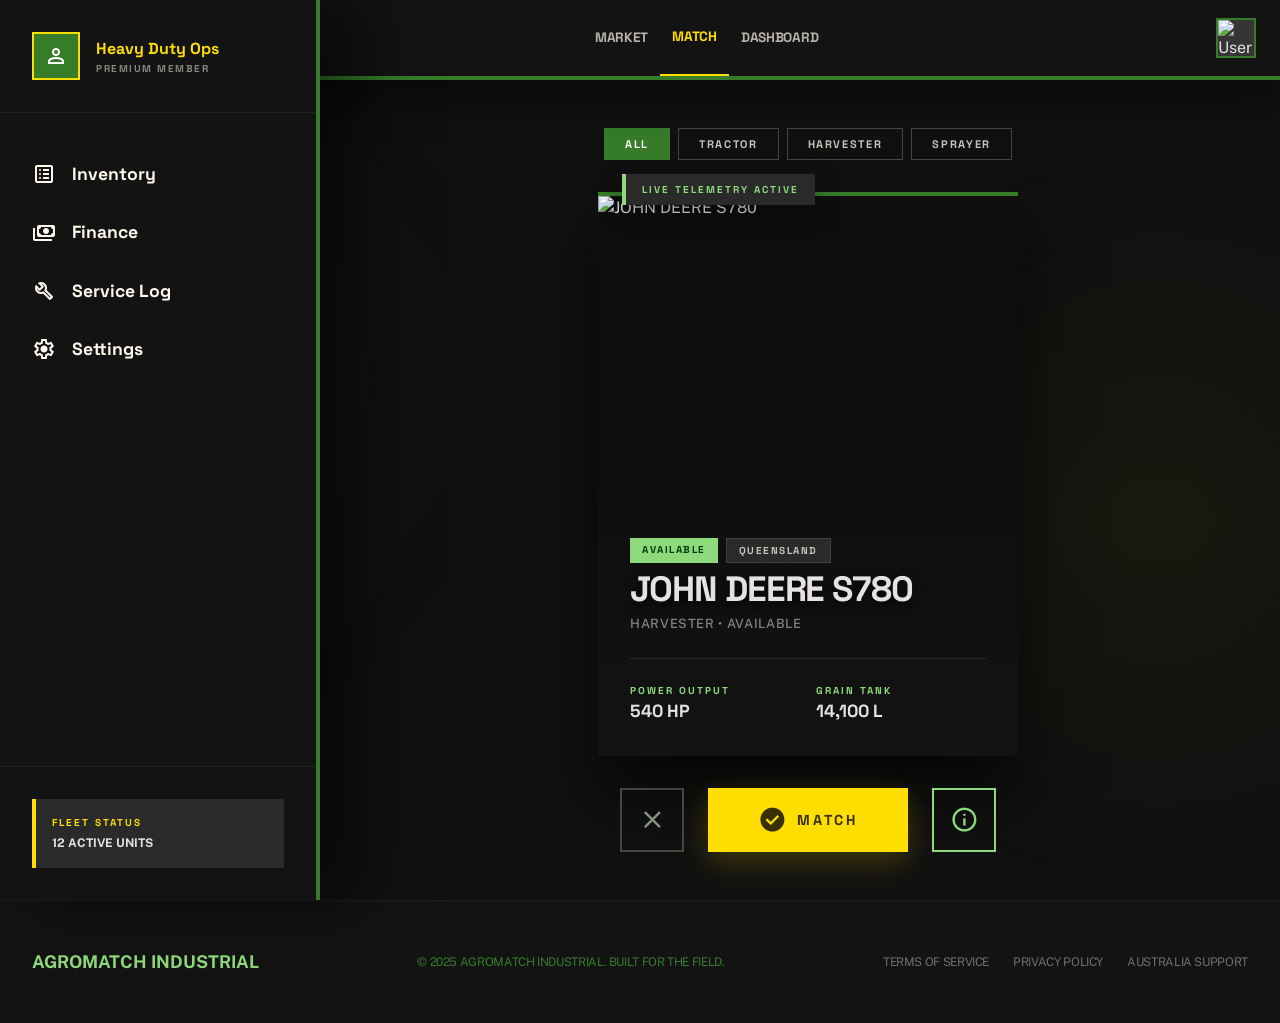
==== app.html @ af55debb "Initial commit: AgroMatch app — HTML/CSS/JS + Supabase + Stripe" ====
<!DOCTYPE html>
<html lang="en">
<head>
  <meta charset="UTF-8">
  <meta name="viewport" content="width=device-width, initial-scale=1.0">
  <title>AGROMATCH | Find Your Match</title>
  <link rel="preconnect" href="https://fonts.googleapis.com">
  <link rel="preconnect" href="https://fonts.gstatic.com" crossorigin>
  <link href="https://fonts.googleapis.com/css2?family=Space+Grotesk:wght@300;400;500;600;700;900&family=Public+Sans:wght@300;400;700;900&display=swap" rel="stylesheet">
  <link href="https://fonts.googleapis.com/css2?family=Material+Symbols+Outlined:wght,FILL@400;0&display=swap" rel="stylesheet">
  <link rel="stylesheet" href="css/variables.css">
  <link rel="stylesheet" href="css/base.css">
  <link rel="stylesheet" href="css/components.css">
  <link rel="stylesheet" href="css/layout.css">
  <link rel="stylesheet" href="css/pages/matchmaking.css">
</head>
<body>

  <!-- ── HEADER ─────────────────────────────────────────────────────────── -->
  <header class="site-header">
    <div class="logo">
      <span class="material-symbols-outlined logo-icon">agriculture</span>
      <span class="logo-text">AGROMATCH</span>
    </div>
    <nav class="main-nav">
      <a href="index.html"     class="nav-link">MARKET</a>
      <a href="app.html"       class="nav-link active">MATCH</a>
      <a href="dashboard.html" class="nav-link">DASHBOARD</a>
    </nav>
    <div class="header-actions">
      <div class="avatar">
        <img src="https://lh3.googleusercontent.com/aida-public/[base64]" alt="User avatar">
      </div>
    </div>
  </header>

  <!-- ── NAVIGATION DRAWER (DESKTOP) ───────────────────────────────────── -->
  <aside class="nav-drawer">
    <div class="nav-drawer-header">
      <div class="nav-drawer-user">
        <div class="nav-drawer-avatar">
          <span class="material-symbols-outlined" style="color:#fff;">person</span>
        </div>
        <div>
          <p class="nav-drawer-name">Heavy Duty Ops</p>
          <p class="nav-drawer-role">Premium Member</p>
        </div>
      </div>
    </div>
    <nav class="nav-drawer-items">
      <a href="app.html#" class="nav-drawer-link">
        <span class="material-symbols-outlined">list_alt</span> Inventory
      </a>
      <a href="app.html#" class="nav-drawer-link">
        <span class="material-symbols-outlined">payments</span> Finance
      </a>
      <a href="app.html#" class="nav-drawer-link">
        <span class="material-symbols-outlined">build</span> Service Log
      </a>
      <a href="app.html#" class="nav-drawer-link">
        <span class="material-symbols-outlined">settings</span> Settings
      </a>
    </nav>
    <div class="nav-drawer-footer">
      <div style="background:var(--color-surface-high);padding:16px;border-left:4px solid var(--color-accent);">
        <p style="font-size:10px;font-weight:900;text-transform:uppercase;letter-spacing:0.2em;color:var(--color-accent);font-family:var(--font-headline);margin-bottom:4px;">Fleet Status</p>
        <p style="font-size:12px;font-weight:700;text-transform:uppercase;">12 ACTIVE UNITS</p>
      </div>
    </div>
  </aside>

  <!-- ── MAIN CONTENT ───────────────────────────────────────────────────── -->
  <main class="match-page">

    <!-- Filter chips -->
    <div class="filter-bar">
      <button class="chip active" data-filter="type" data-value="All">All</button>
      <button class="chip" data-filter="type" data-value="Tractor">Tractor</button>
      <button class="chip" data-filter="type" data-value="Harvester">Harvester</button>
      <button class="chip" data-filter="type" data-value="Sprayer">Sprayer</button>
    </div>

    <!-- Swipe card wrapper -->
    <div class="swipe-wrapper">
      <div class="telemetry-chip">
        <span class="telemetry-text">LIVE TELEMETRY ACTIVE</span>
      </div>

      <!-- The swipe card (content populated by JS) -->
      <div class="swipe-card" id="swipe-card">

        <!-- Swipe direction hints -->
        <div class="swipe-hint swipe-hint-left">PASS</div>
        <div class="swipe-hint swipe-hint-right">MATCH</div>

        <!-- Machine image -->
        <div class="machine-img-wrap">
          <img class="machine-img" src="" alt="">
          <div class="img-gradient"></div>

          <!-- Overlay content -->
          <div class="card-overlay">
            <div class="card-tags">
              <span class="card-tag card-tag-primary machine-status">AVAILABLE</span>
              <span class="card-tag card-tag-surface machine-location">QUEENSLAND</span>
            </div>
            <h2 class="machine-model">LOADING...</h2>
            <p class="machine-detail">—</p>
            <div class="specs-grid">
              <div>
                <p class="spec-label spec1-label">Power Output</p>
                <p class="spec-value spec1-value">—</p>
              </div>
              <div>
                <p class="spec-label spec2-label">Grain Tank</p>
                <p class="spec-value spec2-value">—</p>
              </div>
            </div>
          </div>
        </div>
      </div>

      <!-- Action buttons -->
      <div class="match-actions">
        <button class="btn-icon" id="btn-pass" title="Pass">
          <span class="material-symbols-outlined" style="font-size:1.8rem;">close</span>
        </button>
        <button class="match-btn" id="btn-match">
          <span class="material-symbols-outlined" style="font-variation-settings:'FILL' 1;font-size:1.8rem;">check_circle</span>
          MATCH
        </button>
        <button class="btn-icon btn-icon-primary" title="Info">
          <span class="material-symbols-outlined" style="font-size:1.8rem;">info</span>
        </button>
      </div>
    </div>

  </main>

  <!-- ── PAYMENT MODAL ──────────────────────────────────────────────────── -->
  <div class="modal-overlay" id="payment-modal">
    <div class="modal">
      <h2 class="modal-title">Unlock This Match</h2>
      <p class="modal-body">
        To view contact details and connect with this contractor, choose a plan below.
        The Premium plan gives you unlimited matches for just $10 AUD/month.
      </p>
      <div style="display:flex;flex-direction:column;gap:12px;">
        <button class="btn btn-primary btn-full" id="btn-modal-subscribe">Go Premium — $10 AUD/mo</button>
        <button class="btn btn-outline btn-full" id="btn-modal-paylead">Pay-per-lead (Flex)</button>
        <button class="btn" data-close-modal="payment-modal" style="color:var(--color-text-muted);font-size:0.8rem;">Cancel</button>
      </div>
    </div>
  </div>

  <!-- ── FOOTER ─────────────────────────────────────────────────────────── -->
  <footer class="site-footer" style="display:none;" id="desktop-footer">
    <span class="footer-brand">AGROMATCH INDUSTRIAL</span>
    <p class="footer-copy">© 2025 AGROMATCH INDUSTRIAL. BUILT FOR THE FIELD.</p>
    <div class="footer-links">
      <a href="#" class="footer-link">Terms of Service</a>
      <a href="#" class="footer-link">Privacy Policy</a>
      <a href="#" class="footer-link">Australia Support</a>
    </div>
  </footer>

  <!-- ── BOTTOM NAV (MOBILE) ────────────────────────────────────────────── -->
  <nav class="bottom-nav">
    <a href="index.html" class="bottom-nav-link">
      <span class="material-symbols-outlined">storefront</span>
      <span class="bottom-nav-label">MARKET</span>
    </a>
    <a href="app.html" class="bottom-nav-link active">
      <span class="material-symbols-outlined">style</span>
      <span class="bottom-nav-label">MATCH</span>
    </a>
    <a href="dashboard.html" class="bottom-nav-link">
      <span class="material-symbols-outlined">dashboard</span>
      <span class="bottom-nav-label">DASHBOARD</span>
    </a>
  </nav>

  <!-- ── SCRIPTS ────────────────────────────────────────────────────────── -->
  <script src="https://cdn.jsdelivr.net/npm/@supabase/supabase-js@2/dist/umd/supabase.js"></script>
  <script src="js/config.js"></script>
  <script src="js/supabase.js"></script>
  <script src="js/auth.js"></script>
  <script src="js/stripe.js"></script>
  <script src="js/swipe.js"></script>
  <script src="js/filter.js"></script>
  <script src="js/main.js"></script>
  <script>
    // Show desktop footer on md+
    if (window.matchMedia('(min-width:768px)').matches) {
      document.getElementById('desktop-footer').style.display = '';
    }
  </script>
</body>
</html>
---- css/variables.css ----
:root {
  /* Background layers */
  --color-bg: #111111;
  --color-surface-lowest: #0e0e0e;
  --color-surface-low: #1c1b1b;
  --color-surface: #201f1f;
  --color-surface-high: #2a2a2a;
  --color-surface-highest: #353534;
  --color-surface-bright: #3a3939;

  /* Brand — John Deere */
  --color-primary: #367C2B;
  --color-primary-light: #8ed97b;
  --color-primary-fixed: #a9f695;
  --color-accent: #FFDE00;
  --color-accent-dim: #e3c600;

  /* Text */
  --color-text: #e5e2e1;
  --color-text-muted: #c0c9b9;
  --color-on-primary: #003a00;
  --color-on-accent: #393000;

  /* Borders */
  --color-outline: #8a9484;
  --color-outline-variant: #41493c;

  /* Status */
  --color-error: #ffb4ab;

  /* Typography */
  --font-headline: 'Space Grotesk', sans-serif;
  --font-body: 'Public Sans', sans-serif;

  /* Layout */
  --header-height: 80px;
  --bottom-nav-height: 80px;

  /* Hard-edge brutalism — no rounded corners */
  --border-radius: 0px;

  /* Transitions */
  --transition-fast: 150ms ease;
  --transition-med: 300ms ease;
}
---- css/base.css ----
*, *::before, *::after {
  box-sizing: border-box;
  margin: 0;
  padding: 0;
}

html {
  font-size: 16px;
  scroll-behavior: smooth;
}

body {
  font-family: var(--font-body);
  background-color: var(--color-bg);
  color: var(--color-text);
  min-height: 100dvh;
  line-height: 1.5;
  -webkit-font-smoothing: antialiased;
}

::selection {
  background-color: var(--color-accent);
  color: var(--color-on-accent);
}

h1, h2, h3, h4, h5 {
  font-family: var(--font-headline);
  font-weight: 900;
  text-transform: uppercase;
  letter-spacing: -0.03em;
  line-height: 0.9;
}

a {
  color: inherit;
  text-decoration: none;
}

img {
  display: block;
  max-width: 100%;
}

button {
  cursor: pointer;
  font-family: var(--font-headline);
  border: none;
  background: none;
  color: inherit;
}

ul {
  list-style: none;
}

.container {
  max-width: 1280px;
  margin: 0 auto;
  padding: 0 24px;
}

.text-primary {
  color: var(--color-primary-light);
}

.material-symbols-outlined {
  font-variation-settings: 'FILL' 0, 'wght' 400, 'GRAD' 0, 'opsz' 24;
  user-select: none;
}
---- css/components.css ----
/* ===================== BUTTONS ===================== */
.btn {
  display: inline-flex;
  align-items: center;
  justify-content: center;
  gap: 8px;
  padding: 18px 40px;
  font-family: var(--font-headline);
  font-weight: 900;
  font-size: 1rem;
  text-transform: uppercase;
  letter-spacing: 0.15em;
  border-radius: var(--border-radius);
  transition: transform var(--transition-fast), box-shadow var(--transition-fast), background-color var(--transition-fast), color var(--transition-fast);
  cursor: pointer;
  border: none;
  white-space: nowrap;
}

.btn-primary {
  background-color: var(--color-accent);
  color: var(--color-on-accent);
}
.btn-primary:hover {
  transform: translate(-4px, -4px);
  box-shadow: 8px 8px 0 var(--color-primary);
}
.btn-primary:active {
  transform: translate(0, 0);
  box-shadow: none;
}

.btn-green {
  background-color: var(--color-primary);
  color: #fff;
}
.btn-green:hover {
  background-color: var(--color-primary-light);
  color: var(--color-on-primary);
}

.btn-outline {
  background: transparent;
  border: 2px solid var(--color-primary-light);
  color: var(--color-primary-light);
  padding: 16px 40px;
}
.btn-outline:hover {
  background-color: rgba(142, 217, 123, 0.1);
}

.btn-outline-accent {
  background: transparent;
  border: 2px solid var(--color-outline);
  color: var(--color-text);
  padding: 16px 40px;
}
.btn-outline-accent:hover {
  background-color: rgba(255,255,255,0.05);
}

.btn-full {
  width: 100%;
  padding: 16px 24px;
}

/* Icon-only circular/square button */
.btn-icon {
  width: 64px;
  height: 64px;
  padding: 0;
  display: flex;
  align-items: center;
  justify-content: center;
  background: transparent;
  border: 2px solid var(--color-outline-variant);
  color: var(--color-outline);
  transition: background-color var(--transition-fast), color var(--transition-fast), transform var(--transition-fast);
  cursor: pointer;
}
.btn-icon:hover {
  background-color: var(--color-surface-high);
  color: var(--color-error);
}
.btn-icon:active { transform: translateY(2px); }

.btn-icon-primary {
  border-color: var(--color-primary-light);
  color: var(--color-primary-light);
}
.btn-icon-primary:hover {
  background-color: var(--color-primary);
  color: #fff;
}

/* ===================== CARDS ===================== */
.card {
  background-color: var(--color-surface);
  border-radius: var(--border-radius);
  overflow: hidden;
}
.card-top-border    { border-top:    4px solid var(--color-primary); }
.card-bottom-border { border-bottom: 4px solid var(--color-primary); }
.card-left-border   { border-left:   4px solid var(--color-primary); }
.card-accent-border { border-top:    4px solid var(--color-accent); }
.card-accent-left   { border-left:   4px solid var(--color-accent); }

/* ===================== BADGES ===================== */
.badge {
  display: inline-flex;
  align-items: center;
  gap: 6px;
  padding: 4px 12px;
  font-family: var(--font-headline);
  font-size: 10px;
  font-weight: 900;
  text-transform: uppercase;
  letter-spacing: 0.2em;
  border-radius: var(--border-radius);
}
.badge-primary { background-color: var(--color-primary); color: #fff; }
.badge-accent  { background-color: var(--color-accent);  color: var(--color-on-accent); }
.badge-surface {
  background-color: var(--color-surface-high);
  color: var(--color-text-muted);
  border: 1px solid rgba(255,255,255,0.1);
}
.badge-live {
  background-color: var(--color-surface-high);
  border-left: 4px solid var(--color-primary-light);
  color: var(--color-primary-light);
}
.badge-live::before {
  content: '';
  width: 8px;
  height: 8px;
  background-color: var(--color-primary-light);
  border-radius: 50%;
  animation: pulse-dot 1.5s infinite;
}

@keyframes pulse-dot {
  0%, 100% { opacity: 1; transform: scale(1); }
  50%       { opacity: 0.5; transform: scale(1.3); }
}

/* ===================== STAT BLOCKS ===================== */
.stat-block {
  background-color: var(--color-surface-high);
  padding: 24px;
  display: flex;
  flex-direction: column;
  justify-content: center;
  border-left: 4px solid var(--color-primary);
}
.stat-block-accent { border-left-color: var(--color-accent); }

.stat-label {
  font-size: 10px;
  font-weight: 900;
  text-transform: uppercase;
  letter-spacing: 0.2em;
  color: var(--color-text-muted);
  margin-bottom: 4px;
  font-family: var(--font-headline);
}

.stat-value {
  font-family: var(--font-headline);
  font-size: 2.5rem;
  font-weight: 900;
  color: var(--color-primary-light);
  line-height: 1;
}
.stat-value-accent { color: var(--color-accent); }

/* ===================== GLASS PANEL ===================== */
.glass-panel {
  background: rgba(32, 31, 31, 0.8);
  backdrop-filter: blur(20px);
  -webkit-backdrop-filter: blur(20px);
}

/* ===================== PROGRESS BAR ===================== */
.progress-track {
  height: 8px;
  background-color: var(--color-surface-highest);
  overflow: hidden;
}
.progress-fill {
  height: 100%;
  background-color: var(--color-primary-light);
  transition: width 1s ease;
}

/* ===================== MODAL ===================== */
.modal-overlay {
  position: fixed;
  inset: 0;
  background: rgba(0,0,0,0.85);
  display: flex;
  align-items: center;
  justify-content: center;
  z-index: 200;
  backdrop-filter: blur(4px);
  opacity: 0;
  pointer-events: none;
  transition: opacity var(--transition-med);
}
.modal-overlay.active {
  opacity: 1;
  pointer-events: all;
}
.modal {
  background-color: var(--color-surface);
  border-top: 4px solid var(--color-accent);
  max-width: 480px;
  width: 90%;
  padding: 48px;
}
.modal-title {
  font-size: 2rem;
  margin-bottom: 16px;
}
.modal-body {
  color: var(--color-text-muted);
  margin-bottom: 32px;
  font-size: 0.9rem;
  line-height: 1.6;
  font-family: var(--font-body);
  text-transform: none;
  letter-spacing: 0;
  font-weight: 400;
}

/* ===================== FILTER CHIPS ===================== */
.chip {
  padding: 8px 20px;
  font-family: var(--font-headline);
  font-size: 11px;
  font-weight: 900;
  text-transform: uppercase;
  letter-spacing: 0.15em;
  border: 1px solid var(--color-outline-variant);
  color: var(--color-text-muted);
  background: transparent;
  cursor: pointer;
  transition: background-color var(--transition-fast), color var(--transition-fast), border-color var(--transition-fast);
}
.chip:hover {
  background-color: var(--color-surface-high);
  color: var(--color-text);
}
.chip.active {
  background-color: var(--color-primary);
  color: #fff;
  border-color: var(--color-primary);
}

/* ===================== QUICK ACTION BUTTON ===================== */
.action-btn {
  width: 100%;
  padding: 16px 24px;
  background-color: var(--color-surface-highest);
  display: flex;
  align-items: center;
  justify-content: space-between;
  font-family: var(--font-headline);
  font-size: 13px;
  font-weight: 700;
  text-transform: uppercase;
  letter-spacing: 0.05em;
  color: var(--color-text);
  transition: background-color var(--transition-fast);
  cursor: pointer;
  border: none;
}
.action-btn:hover { background-color: var(--color-primary); }
.action-btn:hover .material-symbols-outlined { transform: translateX(4px); }
.action-btn .material-symbols-outlined { transition: transform var(--transition-fast); }

/* ===================== SWIPE INDICATORS ===================== */
.swipe-hint {
  position: absolute;
  top: 50%;
  transform: translateY(-50%);
  font-family: var(--font-headline);
  font-size: 22px;
  font-weight: 900;
  text-transform: uppercase;
  letter-spacing: 0.1em;
  opacity: 0;
  transition: opacity var(--transition-fast);
  pointer-events: none;
  padding: 10px 18px;
  border: 4px solid;
  z-index: 10;
}
.swipe-hint-left  { left: 16px;  color: var(--color-error);         border-color: var(--color-error);         rotate: -15deg; }
.swipe-hint-right { right: 16px; color: var(--color-primary-light); border-color: var(--color-primary-light); rotate: 15deg; }

/* ===================== MATCH % BADGE ===================== */
.match-score {
  position: absolute;
  top: 16px;
  left: 16px;
  background-color: var(--color-accent);
  color: var(--color-on-accent);
  padding: 4px 12px;
  font-family: var(--font-headline);
  font-size: 10px;
  font-weight: 900;
  text-transform: uppercase;
}

/* ===================== TAG CHIPS (card details) ===================== */
.tag {
  padding: 4px 10px;
  background-color: var(--color-surface-highest);
  font-size: 9px;
  font-weight: 700;
  text-transform: uppercase;
  letter-spacing: 0.1em;
  font-family: var(--font-headline);
}

/* ===================== SECTION HEADER ===================== */
.section-label {
  font-family: var(--font-headline);
  font-size: 10px;
  font-weight: 900;
  text-transform: uppercase;
  letter-spacing: 0.3em;
  color: var(--color-text-muted);
  margin-top: 12px;
}
---- css/layout.css ----
/* ===================== SITE HEADER ===================== */
.site-header {
  position: fixed;
  top: 0;
  width: 100%;
  z-index: 50;
  display: flex;
  justify-content: space-between;
  align-items: center;
  padding: 0 24px;
  height: var(--header-height);
  background-color: #131313;
  border-bottom: 4px solid var(--color-primary);
  box-shadow: 0 20px 40px rgba(0,0,0,0.4);
}

.logo {
  display: flex;
  align-items: center;
  gap: 12px;
}
.logo-icon { color: var(--color-primary-light); font-size: 2rem; }
.logo-text {
  font-family: var(--font-headline);
  font-size: 1.5rem;
  font-weight: 900;
  text-transform: uppercase;
  letter-spacing: -0.05em;
  color: var(--color-primary-light);
}

/* Desktop nav */
.main-nav {
  display: none;
  gap: 0;
  align-items: center;
  height: 100%;
}
.nav-link {
  font-family: var(--font-headline);
  font-weight: 700;
  font-size: 0.85rem;
  text-transform: uppercase;
  letter-spacing: -0.02em;
  color: rgba(255,249,237,0.7);
  display: flex;
  align-items: center;
  padding: 0 12px;
  height: 100%;
  transition: background-color var(--transition-fast), color var(--transition-fast);
}
.nav-link:hover { background-color: var(--color-primary); color: #fff; opacity: 1; }
.nav-link.active { color: var(--color-accent); border-bottom: 2px solid var(--color-accent); opacity: 1; }

/* Header actions */
.header-actions { display: flex; align-items: center; gap: 16px; }
.avatar {
  width: 40px;
  height: 40px;
  background-color: var(--color-surface-highest);
  border: 2px solid var(--color-primary);
  display: flex;
  align-items: center;
  justify-content: center;
  overflow: hidden;
}
.avatar img { width: 100%; height: 100%; object-fit: cover; }

/* ===================== FOOTER ===================== */
.site-footer {
  width: 100%;
  padding: 48px 32px;
  display: flex;
  flex-direction: column;
  gap: 16px;
  align-items: center;
  background-color: #131313;
  border-top: 1px solid rgba(54,124,43,0.15);
}
.footer-brand { color: var(--color-primary-light); font-weight: 700; font-size: 1.1rem; }
.footer-copy {
  font-family: var(--font-body);
  font-size: 12px;
  text-transform: uppercase;
  letter-spacing: -0.03em;
  color: var(--color-primary);
  text-align: center;
}
.footer-links { display: flex; gap: 24px; }
.footer-link {
  color: rgba(255,249,237,0.4);
  font-family: var(--font-body);
  font-size: 12px;
  text-transform: uppercase;
  letter-spacing: -0.03em;
  transition: color var(--transition-fast);
}
.footer-link:hover { color: var(--color-primary-light); }

/* ===================== BOTTOM NAV (MOBILE) ===================== */
.bottom-nav {
  display: flex;
  position: fixed;
  bottom: 0;
  width: 100%;
  z-index: 50;
  justify-content: space-around;
  align-items: center;
  height: var(--bottom-nav-height);
  background-color: rgba(19,19,19,0.85);
  backdrop-filter: blur(12px);
  -webkit-backdrop-filter: blur(12px);
  border-top: 4px solid var(--color-primary);
}
.bottom-nav-link {
  display: flex;
  flex-direction: column;
  align-items: center;
  justify-content: center;
  color: rgba(255,249,237,0.5);
  padding: 8px 24px;
  transition: color var(--transition-fast), background-color var(--transition-fast);
  transform: scale(0.95);
}
.bottom-nav-link:hover  { color: var(--color-primary-light); }
.bottom-nav-link.active { color: var(--color-accent); background-color: rgba(54,124,43,0.2); }
.bottom-nav-label {
  font-family: var(--font-body);
  font-size: 10px;
  font-weight: 900;
  text-transform: uppercase;
  letter-spacing: 0.15em;
  margin-top: 4px;
}

/* ===================== SIDEBAR / NAV DRAWER ===================== */
.nav-drawer {
  display: none;
  position: fixed;
  top: 0; left: 0; bottom: 0;
  z-index: 60;
  width: 320px;
  background-color: #131313;
  border-right: 4px solid var(--color-primary);
  box-shadow: 40px 0 60px rgba(0,0,0,0.5);
  flex-direction: column;
}
.nav-drawer-header {
  padding: 32px;
  border-bottom: 1px solid rgba(54,124,43,0.2);
}
.nav-drawer-user { display: flex; align-items: center; gap: 16px; }
.nav-drawer-avatar {
  width: 48px; height: 48px;
  background-color: var(--color-primary);
  border: 2px solid var(--color-accent);
  display: flex; align-items: center; justify-content: center;
}
.nav-drawer-name {
  font-family: var(--font-headline);
  color: var(--color-accent);
  font-size: 1rem; font-weight: 900;
}
.nav-drawer-role {
  font-size: 10px;
  color: rgba(255,249,237,0.5);
  font-weight: 700;
  text-transform: uppercase;
  letter-spacing: 0.15em;
  font-family: var(--font-headline);
}
.nav-drawer-items {
  flex: 1; padding: 32px 0;
  display: flex; flex-direction: column;
}
.nav-drawer-link {
  display: flex; align-items: center; gap: 16px;
  padding: 16px 32px;
  color: rgba(255,249,237,1);
  font-family: var(--font-headline);
  font-size: 1.1rem; font-weight: 700;
  transition: background-color var(--transition-fast), transform var(--transition-fast);
}
.nav-drawer-link:hover {
  background-color: rgba(54,124,43,0.1);
  transform: translateX(8px);
}
.nav-drawer-footer {
  padding: 32px;
  border-top: 1px solid rgba(54,124,43,0.2);
  margin-top: auto;
}

/* ===================== RESPONSIVE ===================== */
@media (min-width: 768px) {
  .main-nav   { display: flex; }
  .bottom-nav { display: none; }
  .site-footer { flex-direction: row; justify-content: space-between; }
}

@media (min-width: 1024px) {
  .nav-drawer { display: flex; }
}
---- css/pages/matchmaking.css ----
/* ===================== MAIN LAYOUT ===================== */
.match-page {
  min-height: 100dvh;
  padding-top: calc(var(--header-height) + 24px);
  padding-bottom: calc(var(--bottom-nav-height) + 32px);
  display: flex;
  flex-direction: column;
  align-items: center;
  justify-content: flex-start;
  padding-left: 16px;
  padding-right: 16px;
  position: relative;
  overflow: hidden;
}

/* Ambient blobs */
.match-page::before,
.match-page::after {
  content: '';
  position: absolute;
  width: 400px;
  height: 400px;
  border-radius: 50%;
  filter: blur(120px);
  pointer-events: none;
  z-index: 0;
}
.match-page::before {
  top: 20%;
  left: -80px;
  background: rgba(54,124,43,0.05);
}
.match-page::after {
  bottom: 20%;
  right: -80px;
  background: rgba(253,220,0,0.04);
}

/* ===================== FILTER BAR ===================== */
.filter-bar {
  display: flex;
  gap: 8px;
  flex-wrap: wrap;
  justify-content: center;
  margin-bottom: 32px;
  position: relative;
  z-index: 1;
  width: 100%;
  max-width: 480px;
}

/* ===================== CARD CONTAINER ===================== */
.swipe-wrapper {
  width: 100%;
  max-width: 420px;
  position: relative;
  z-index: 1;
}

/* Telemetry chip above card */
.telemetry-chip {
  position: absolute;
  top: -18px;
  left: 24px;
  z-index: 20;
  display: flex;
  align-items: center;
  background-color: var(--color-surface-high);
  border-left: 4px solid var(--color-primary-light);
  padding: 8px 16px;
  box-shadow: 0 8px 24px rgba(0,0,0,0.4);
}
.telemetry-text {
  font-family: var(--font-headline);
  font-size: 10px;
  font-weight: 900;
  text-transform: uppercase;
  letter-spacing: 0.2em;
  color: var(--color-primary-light);
}

/* ===================== SWIPE CARD ===================== */
.swipe-card {
  background-color: var(--color-surface-lowest);
  border-top: 4px solid var(--color-primary);
  box-shadow: 0 40px 60px rgba(0,0,0,0.6);
  position: relative;
  cursor: grab;
  user-select: none;
  will-change: transform;
  touch-action: pan-y;
}
.swipe-card:active { cursor: grabbing; }

/* Machine image */
.machine-img-wrap {
  position: relative;
  aspect-ratio: 3/4;
  width: 100%;
  overflow: hidden;
}
.machine-img {
  width: 100%;
  height: 100%;
  object-fit: cover;
  filter: grayscale(15%);
  transition: transform 700ms ease;
  pointer-events: none;
}
.swipe-card:hover .machine-img { transform: scale(1.05); }

.img-gradient {
  position: absolute;
  inset: 0;
  background: linear-gradient(to top, #131313 0%, transparent 60%);
  opacity: 0.9;
}

/* Card content overlay */
.card-overlay {
  position: absolute;
  bottom: 0; left: 0;
  padding: 32px;
  width: 100%;
}
.card-tags {
  display: flex;
  gap: 8px;
  margin-bottom: 8px;
}
.card-tag {
  display: inline-block;
  padding: 4px 12px;
  font-family: var(--font-headline);
  font-size: 10px;
  font-weight: 900;
  text-transform: uppercase;
  letter-spacing: 0.15em;
}
.card-tag-primary {
  background-color: var(--color-primary-light);
  color: var(--color-on-primary);
}
.card-tag-surface {
  background-color: var(--color-surface-high);
  color: var(--color-text-muted);
  border: 1px solid rgba(255,255,255,0.1);
}

.machine-model {
  font-size: 2.2rem;
  color: var(--color-text);
  text-shadow: 0 4px 12px rgba(0,0,0,0.8);
  line-height: 1;
}

.machine-detail {
  font-family: var(--font-body);
  color: rgba(255,249,237,0.5);
  font-size: 0.8rem;
  font-weight: 500;
  letter-spacing: 0.05em;
  margin-top: 8px;
  text-transform: uppercase;
}

/* Specs grid */
.specs-grid {
  display: grid;
  grid-template-columns: 1fr 1fr;
  gap: 16px;
  margin-top: 24px;
  padding-top: 24px;
  border-top: 1px solid rgba(255,255,255,0.1);
}
.spec-label {
  font-size: 10px;
  font-weight: 900;
  color: var(--color-primary-light);
  text-transform: uppercase;
  letter-spacing: 0.2em;
  font-family: var(--font-headline);
}
.spec-value {
  font-family: var(--font-headline);
  font-size: 1.1rem;
  color: var(--color-text);
  font-weight: 700;
}

/* ===================== ACTION BUTTONS ===================== */
.match-actions {
  display: flex;
  justify-content: center;
  align-items: center;
  gap: 24px;
  margin-top: 32px;
  position: relative;
  z-index: 1;
}

.match-btn {
  flex: 1;
  max-width: 200px;
  height: 64px;
  background-color: var(--color-accent);
  color: var(--color-on-accent);
  display: flex;
  align-items: center;
  justify-content: center;
  gap: 10px;
  font-family: var(--font-headline);
  font-weight: 900;
  letter-spacing: 0.2em;
  font-size: 0.9rem;
  transition: background-color var(--transition-fast), transform var(--transition-fast);
  box-shadow: 0 10px 30px rgba(253,220,0,0.2);
  cursor: pointer;
  border: none;
  text-transform: uppercase;
}
.match-btn:hover  { background-color: var(--color-accent-dim); }
.match-btn:active { transform: translateY(4px); box-shadow: none; }

/* Empty state */
.empty-state {
  text-align: center;
  padding: 80px 24px;
  color: var(--color-text-muted);
}
.empty-state h3 { font-size: 1.5rem; margin-bottom: 12px; }
.empty-state p  { font-family: var(--font-body); text-transform: none; letter-spacing: 0; font-weight: 400; }

/* ===================== SIDEBAR OFFSET FOR DESKTOP ===================== */
@media (min-width: 1024px) {
  .match-page { padding-left: 352px; }
}

@media (min-width: 768px) {
  .match-page {
    padding-bottom: 48px;
    padding-top: calc(var(--header-height) + 48px);
    justify-content: center;
  }
}
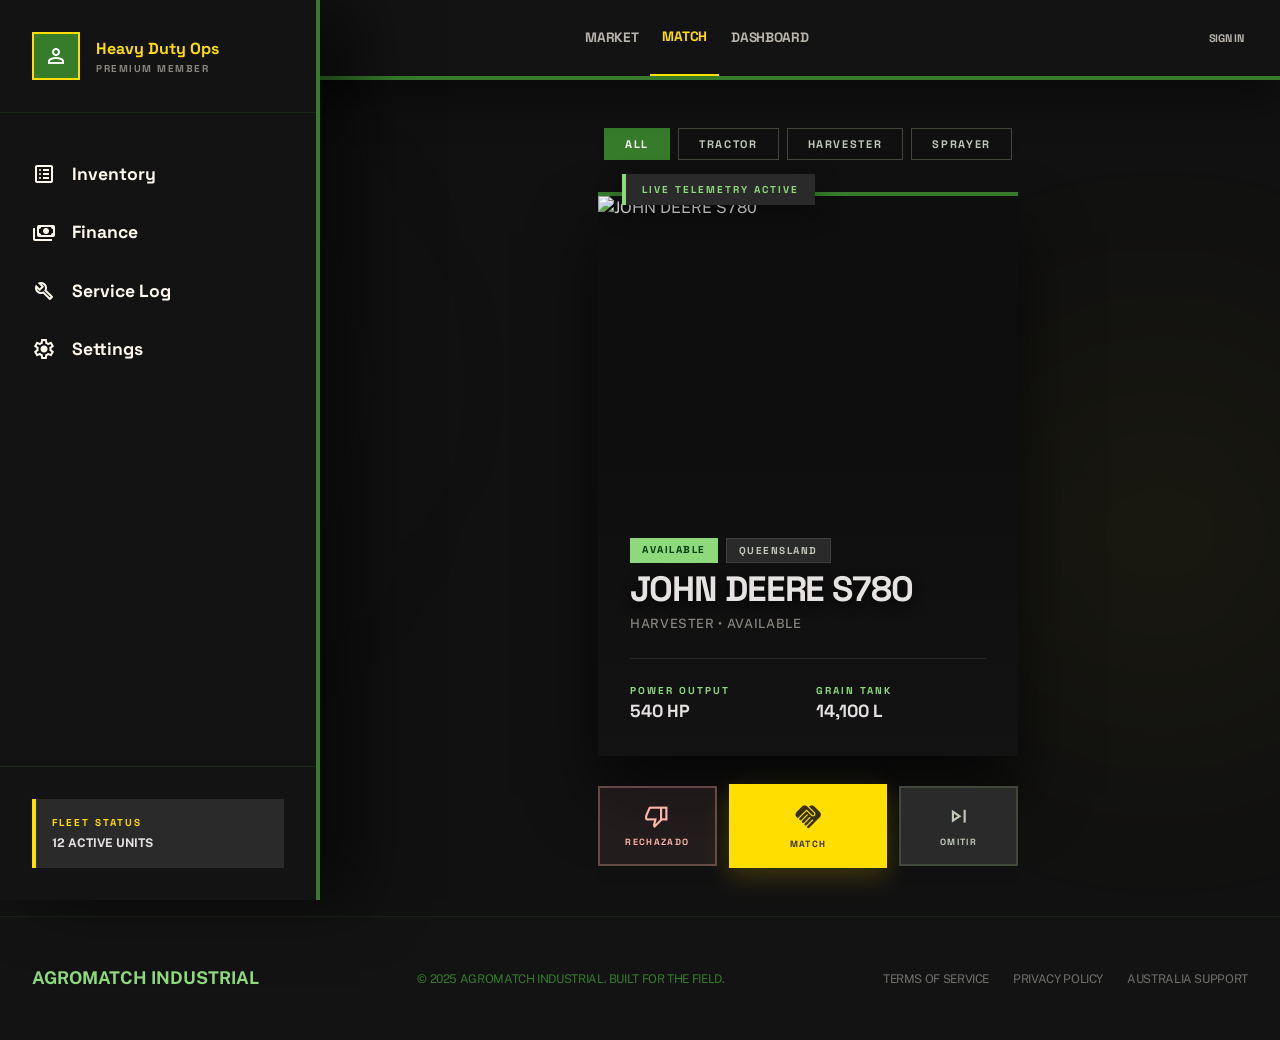
==== commit 4dc62d98: "feat: add login/signup page, Google OAuth, and 3-action swipe model - New login.html with email/pass" ====
--- a/app.html
+++ b/app.html
@@ -28,8 +28,9 @@
       <a href="dashboard.html" class="nav-link">DASHBOARD</a>
     </nav>
     <div class="header-actions">
-      <div class="avatar">
-        <img src="https://lh3.googleusercontent.com/aida-public/[base64]" alt="User avatar">
+      <a href="login.html" class="nav-link" id="btn-login-nav" style="font-size:11px;">SIGN IN</a>
+      <div class="avatar" id="user-avatar" style="display:none;">
+        <span class="material-symbols-outlined">person</span>
       </div>
     </div>
   </header>
@@ -90,7 +91,7 @@
       <div class="swipe-card" id="swipe-card">
 
         <!-- Swipe direction hints -->
-        <div class="swipe-hint swipe-hint-left">PASS</div>
+        <div class="swipe-hint swipe-hint-left">RECHAZADO</div>
         <div class="swipe-hint swipe-hint-right">MATCH</div>
 
         <!-- Machine image -->
@@ -120,17 +121,19 @@
         </div>
       </div>
 
-      <!-- Action buttons -->
+      <!-- Action buttons: 3-action model -->
       <div class="match-actions">
-        <button class="btn-icon" id="btn-pass" title="Pass">
-          <span class="material-symbols-outlined" style="font-size:1.8rem;">close</span>
+        <button class="swipe-action-btn swipe-action-reject" id="btn-reject" title="Rechazado — no me interesa">
+          <span class="material-symbols-outlined">thumb_down</span>
+          <span class="swipe-action-label">RECHAZADO</span>
         </button>
-        <button class="match-btn" id="btn-match">
-          <span class="material-symbols-outlined" style="font-variation-settings:'FILL' 1;font-size:1.8rem;">check_circle</span>
-          MATCH
+        <button class="swipe-action-btn swipe-action-match" id="btn-match" title="Match — quiero este equipo">
+          <span class="material-symbols-outlined" style="font-variation-settings:'FILL' 1;">handshake</span>
+          <span class="swipe-action-label">MATCH</span>
         </button>
-        <button class="btn-icon btn-icon-primary" title="Info">
-          <span class="material-symbols-outlined" style="font-size:1.8rem;">info</span>
+        <button class="swipe-action-btn swipe-action-skip" id="btn-skip" title="Omitir — ver después">
+          <span class="material-symbols-outlined">skip_next</span>
+          <span class="swipe-action-label">OMITIR</span>
         </button>
       </div>
     </div>
--- a/css/pages/matchmaking.css
+++ b/css/pages/matchmaking.css
@@ -188,39 +188,88 @@
   font-weight: 700;
 }
 
-/* ===================== ACTION BUTTONS ===================== */
+/* ===================== 3-ACTION BUTTONS ===================== */
 .match-actions {
   display: flex;
   justify-content: center;
   align-items: center;
-  gap: 24px;
-  margin-top: 32px;
+  gap: 12px;
+  margin-top: 28px;
   position: relative;
   z-index: 1;
-}
-
-.match-btn {
+  width: 100%;
+  max-width: 420px;
+}
+
+.swipe-action-btn {
   flex: 1;
-  max-width: 200px;
-  height: 64px;
+  display: flex;
+  flex-direction: column;
+  align-items: center;
+  justify-content: center;
+  gap: 6px;
+  padding: 16px 8px;
+  font-family: var(--font-headline);
+  font-weight: 900;
+  font-size: 9px;
+  text-transform: uppercase;
+  letter-spacing: 0.15em;
+  border: 2px solid transparent;
+  cursor: pointer;
+  transition: background-color var(--transition-fast), color var(--transition-fast),
+              border-color var(--transition-fast), transform var(--transition-fast), box-shadow var(--transition-fast);
+  min-height: 72px;
+}
+.swipe-action-btn .material-symbols-outlined {
+  font-size: 1.6rem;
+}
+.swipe-action-label {
+  font-size: 9px;
+  letter-spacing: 0.15em;
+}
+.swipe-action-btn:active { transform: translateY(3px); }
+
+/* Reject (left/red) */
+.swipe-action-reject {
+  background-color: rgba(255,180,171,0.08);
+  border-color: rgba(255,180,171,0.3);
+  color: var(--color-error);
+}
+.swipe-action-reject:hover {
+  background-color: rgba(255,180,171,0.15);
+  border-color: var(--color-error);
+  transform: translate(-3px, -3px);
+  box-shadow: 5px 5px 0 rgba(255,180,171,0.2);
+}
+
+/* Match (center/yellow — primary CTA) */
+.swipe-action-match {
   background-color: var(--color-accent);
   color: var(--color-on-accent);
-  display: flex;
-  align-items: center;
-  justify-content: center;
-  gap: 10px;
-  font-family: var(--font-headline);
-  font-weight: 900;
-  letter-spacing: 0.2em;
-  font-size: 0.9rem;
-  transition: background-color var(--transition-fast), transform var(--transition-fast);
-  box-shadow: 0 10px 30px rgba(253,220,0,0.2);
-  cursor: pointer;
-  border: none;
-  text-transform: uppercase;
-}
-.match-btn:hover  { background-color: var(--color-accent-dim); }
-.match-btn:active { transform: translateY(4px); box-shadow: none; }
+  border-color: var(--color-accent);
+  flex: 1.4;
+  box-shadow: 0 8px 24px rgba(255,222,0,0.2);
+  min-height: 80px;
+  font-size: 11px;
+}
+.swipe-action-match .material-symbols-outlined { font-size: 1.9rem; }
+.swipe-action-match:hover {
+  background-color: var(--color-accent-dim);
+  transform: translate(-3px, -3px);
+  box-shadow: 6px 6px 0 var(--color-primary);
+}
+
+/* Skip (right/neutral) */
+.swipe-action-skip {
+  background-color: var(--color-surface-high);
+  border-color: var(--color-outline-variant);
+  color: var(--color-text-muted);
+}
+.swipe-action-skip:hover {
+  background-color: var(--color-surface-highest);
+  border-color: var(--color-outline);
+  color: var(--color-text);
+}
 
 /* Empty state */
 .empty-state {
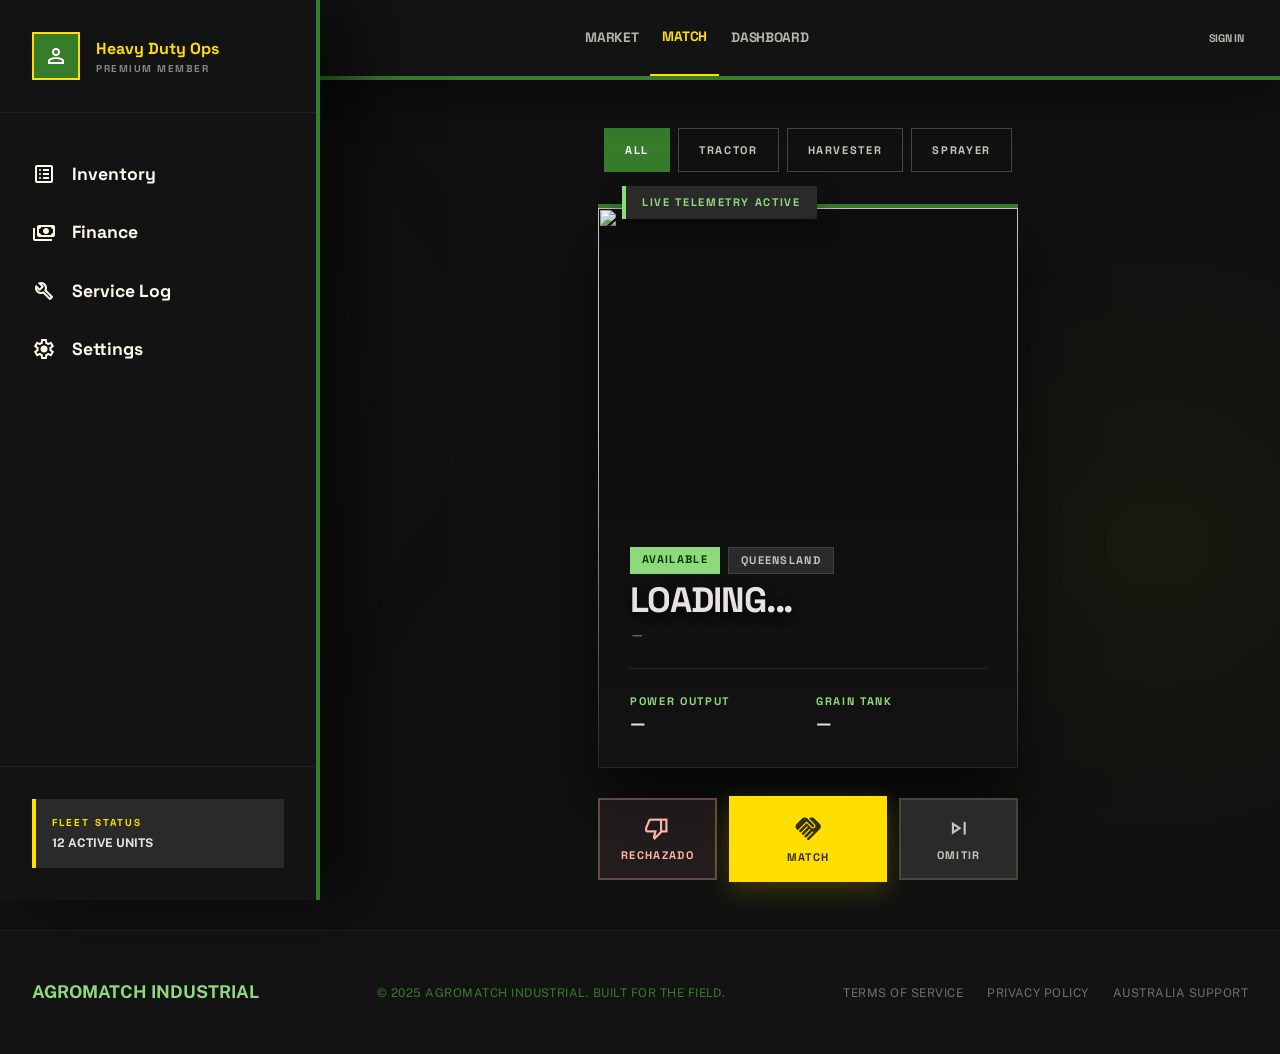
==== commit cbd76b8f: "UI/UX audit: fix touch targets, font sizes, focus styles, and accessibility - Touch targets: avatar " ====
--- a/app.html
+++ b/app.html
@@ -18,10 +18,10 @@
 
   <!-- ── HEADER ─────────────────────────────────────────────────────────── -->
   <header class="site-header">
-    <div class="logo">
+    <a href="index.html" class="logo" style="text-decoration:none;">
       <span class="material-symbols-outlined logo-icon">agriculture</span>
       <span class="logo-text">AGROMATCH</span>
-    </div>
+    </a>
     <nav class="main-nav">
       <a href="index.html"     class="nav-link">MARKET</a>
       <a href="app.html"       class="nav-link active">MATCH</a>
--- a/css/base.css
+++ b/css/base.css
@@ -47,6 +47,23 @@
   border: none;
   background: none;
   color: inherit;
+  touch-action: manipulation;
+}
+
+/* ── Global focus ring (keyboard only) ─────────────────────────────────── */
+:focus-visible {
+  outline: 2px solid var(--color-accent);
+  outline-offset: 2px;
+}
+
+/* ── Reduced motion ─────────────────────────────────────────────────────── */
+@media (prefers-reduced-motion: reduce) {
+  *, *::before, *::after {
+    animation-duration: 0.01ms !important;
+    animation-iteration-count: 1 !important;
+    transition-duration: 0.01ms !important;
+    scroll-behavior: auto !important;
+  }
 }
 
 ul {
--- a/css/components.css
+++ b/css/components.css
@@ -112,10 +112,10 @@
   gap: 6px;
   padding: 4px 12px;
   font-family: var(--font-headline);
-  font-size: 10px;
-  font-weight: 900;
-  text-transform: uppercase;
-  letter-spacing: 0.2em;
+  font-size: 11px;
+  font-weight: 900;
+  text-transform: uppercase;
+  letter-spacing: 0.15em;
   border-radius: var(--border-radius);
 }
 .badge-primary { background-color: var(--color-primary); color: #fff; }
@@ -144,6 +144,10 @@
   50%       { opacity: 0.5; transform: scale(1.3); }
 }
 
+@media (prefers-reduced-motion: reduce) {
+  .badge-live::before { animation: none; }
+}
+
 /* ===================== STAT BLOCKS ===================== */
 .stat-block {
   background-color: var(--color-surface-high);
@@ -156,10 +160,10 @@
 .stat-block-accent { border-left-color: var(--color-accent); }
 
 .stat-label {
-  font-size: 10px;
-  font-weight: 900;
-  text-transform: uppercase;
-  letter-spacing: 0.2em;
+  font-size: 11px;
+  font-weight: 900;
+  text-transform: uppercase;
+  letter-spacing: 0.15em;
   color: var(--color-text-muted);
   margin-bottom: 4px;
   font-family: var(--font-headline);
@@ -235,7 +239,10 @@
 
 /* ===================== FILTER CHIPS ===================== */
 .chip {
-  padding: 8px 20px;
+  padding: 10px 20px;
+  min-height: 44px;
+  display: inline-flex;
+  align-items: center;
   font-family: var(--font-headline);
   font-size: 11px;
   font-weight: 900;
@@ -245,6 +252,7 @@
   color: var(--color-text-muted);
   background: transparent;
   cursor: pointer;
+  touch-action: manipulation;
   transition: background-color var(--transition-fast), color var(--transition-fast), border-color var(--transition-fast);
 }
 .chip:hover {
@@ -255,6 +263,10 @@
   background-color: var(--color-primary);
   color: #fff;
   border-color: var(--color-primary);
+}
+.chip:focus-visible {
+  outline: 2px solid var(--color-accent);
+  outline-offset: 2px;
 }
 
 /* ===================== QUICK ACTION BUTTON ===================== */
@@ -278,6 +290,7 @@
 .action-btn:hover { background-color: var(--color-primary); }
 .action-btn:hover .material-symbols-outlined { transform: translateX(4px); }
 .action-btn .material-symbols-outlined { transition: transform var(--transition-fast); }
+.action-btn:focus-visible { outline: 2px solid var(--color-accent); outline-offset: -2px; }
 
 /* ===================== SWIPE INDICATORS ===================== */
 .swipe-hint {
@@ -317,7 +330,7 @@
 .tag {
   padding: 4px 10px;
   background-color: var(--color-surface-highest);
-  font-size: 9px;
+  font-size: 11px;
   font-weight: 700;
   text-transform: uppercase;
   letter-spacing: 0.1em;
@@ -327,10 +340,10 @@
 /* ===================== SECTION HEADER ===================== */
 .section-label {
   font-family: var(--font-headline);
-  font-size: 10px;
-  font-weight: 900;
-  text-transform: uppercase;
-  letter-spacing: 0.3em;
+  font-size: 11px;
+  font-weight: 900;
+  text-transform: uppercase;
+  letter-spacing: 0.25em;
   color: var(--color-text-muted);
   margin-top: 12px;
 }
--- a/css/layout.css
+++ b/css/layout.css
@@ -51,12 +51,13 @@
 }
 .nav-link:hover { background-color: var(--color-primary); color: #fff; opacity: 1; }
 .nav-link.active { color: var(--color-accent); border-bottom: 2px solid var(--color-accent); opacity: 1; }
+.nav-link:focus-visible { outline: 2px solid var(--color-accent); outline-offset: -4px; }
 
 /* Header actions */
 .header-actions { display: flex; align-items: center; gap: 16px; }
 .avatar {
-  width: 40px;
-  height: 40px;
+  width: 44px;
+  height: 44px;
   background-color: var(--color-surface-highest);
   border: 2px solid var(--color-primary);
   display: flex;
@@ -82,7 +83,7 @@
   font-family: var(--font-body);
   font-size: 12px;
   text-transform: uppercase;
-  letter-spacing: -0.03em;
+  letter-spacing: 0.04em;
   color: var(--color-primary);
   text-align: center;
 }
@@ -92,7 +93,7 @@
   font-family: var(--font-body);
   font-size: 12px;
   text-transform: uppercase;
-  letter-spacing: -0.03em;
+  letter-spacing: 0.04em;
   transition: color var(--transition-fast);
 }
 .footer-link:hover { color: var(--color-primary-light); }
@@ -119,17 +120,17 @@
   justify-content: center;
   color: rgba(255,249,237,0.5);
   padding: 8px 24px;
+  min-width: 64px;
   transition: color var(--transition-fast), background-color var(--transition-fast);
-  transform: scale(0.95);
 }
 .bottom-nav-link:hover  { color: var(--color-primary-light); }
 .bottom-nav-link.active { color: var(--color-accent); background-color: rgba(54,124,43,0.2); }
 .bottom-nav-label {
   font-family: var(--font-body);
-  font-size: 10px;
+  font-size: 11px;
   font-weight: 900;
   text-transform: uppercase;
-  letter-spacing: 0.15em;
+  letter-spacing: 0.1em;
   margin-top: 4px;
 }
 
--- a/css/pages/matchmaking.css
+++ b/css/pages/matchmaking.css
@@ -72,10 +72,10 @@
 }
 .telemetry-text {
   font-family: var(--font-headline);
-  font-size: 10px;
-  font-weight: 900;
-  text-transform: uppercase;
-  letter-spacing: 0.2em;
+  font-size: 11px;
+  font-weight: 900;
+  text-transform: uppercase;
+  letter-spacing: 0.15em;
   color: var(--color-primary-light);
 }
 
@@ -132,10 +132,10 @@
   display: inline-block;
   padding: 4px 12px;
   font-family: var(--font-headline);
-  font-size: 10px;
-  font-weight: 900;
-  text-transform: uppercase;
-  letter-spacing: 0.15em;
+  font-size: 11px;
+  font-weight: 900;
+  text-transform: uppercase;
+  letter-spacing: 0.12em;
 }
 .card-tag-primary {
   background-color: var(--color-primary-light);
@@ -174,11 +174,11 @@
   border-top: 1px solid rgba(255,255,255,0.1);
 }
 .spec-label {
-  font-size: 10px;
+  font-size: 11px;
   font-weight: 900;
   color: var(--color-primary-light);
   text-transform: uppercase;
-  letter-spacing: 0.2em;
+  letter-spacing: 0.15em;
   font-family: var(--font-headline);
 }
 .spec-value {
@@ -211,11 +211,12 @@
   padding: 16px 8px;
   font-family: var(--font-headline);
   font-weight: 900;
-  font-size: 9px;
-  text-transform: uppercase;
-  letter-spacing: 0.15em;
+  font-size: 11px;
+  text-transform: uppercase;
+  letter-spacing: 0.12em;
   border: 2px solid transparent;
   cursor: pointer;
+  touch-action: manipulation;
   transition: background-color var(--transition-fast), color var(--transition-fast),
               border-color var(--transition-fast), transform var(--transition-fast), box-shadow var(--transition-fast);
   min-height: 72px;
@@ -224,10 +225,14 @@
   font-size: 1.6rem;
 }
 .swipe-action-label {
-  font-size: 9px;
-  letter-spacing: 0.15em;
+  font-size: 11px;
+  letter-spacing: 0.12em;
 }
 .swipe-action-btn:active { transform: translateY(3px); }
+.swipe-action-btn:focus-visible {
+  outline: 2px solid var(--color-accent);
+  outline-offset: 2px;
+}
 
 /* Reject (left/red) */
 .swipe-action-reject {
